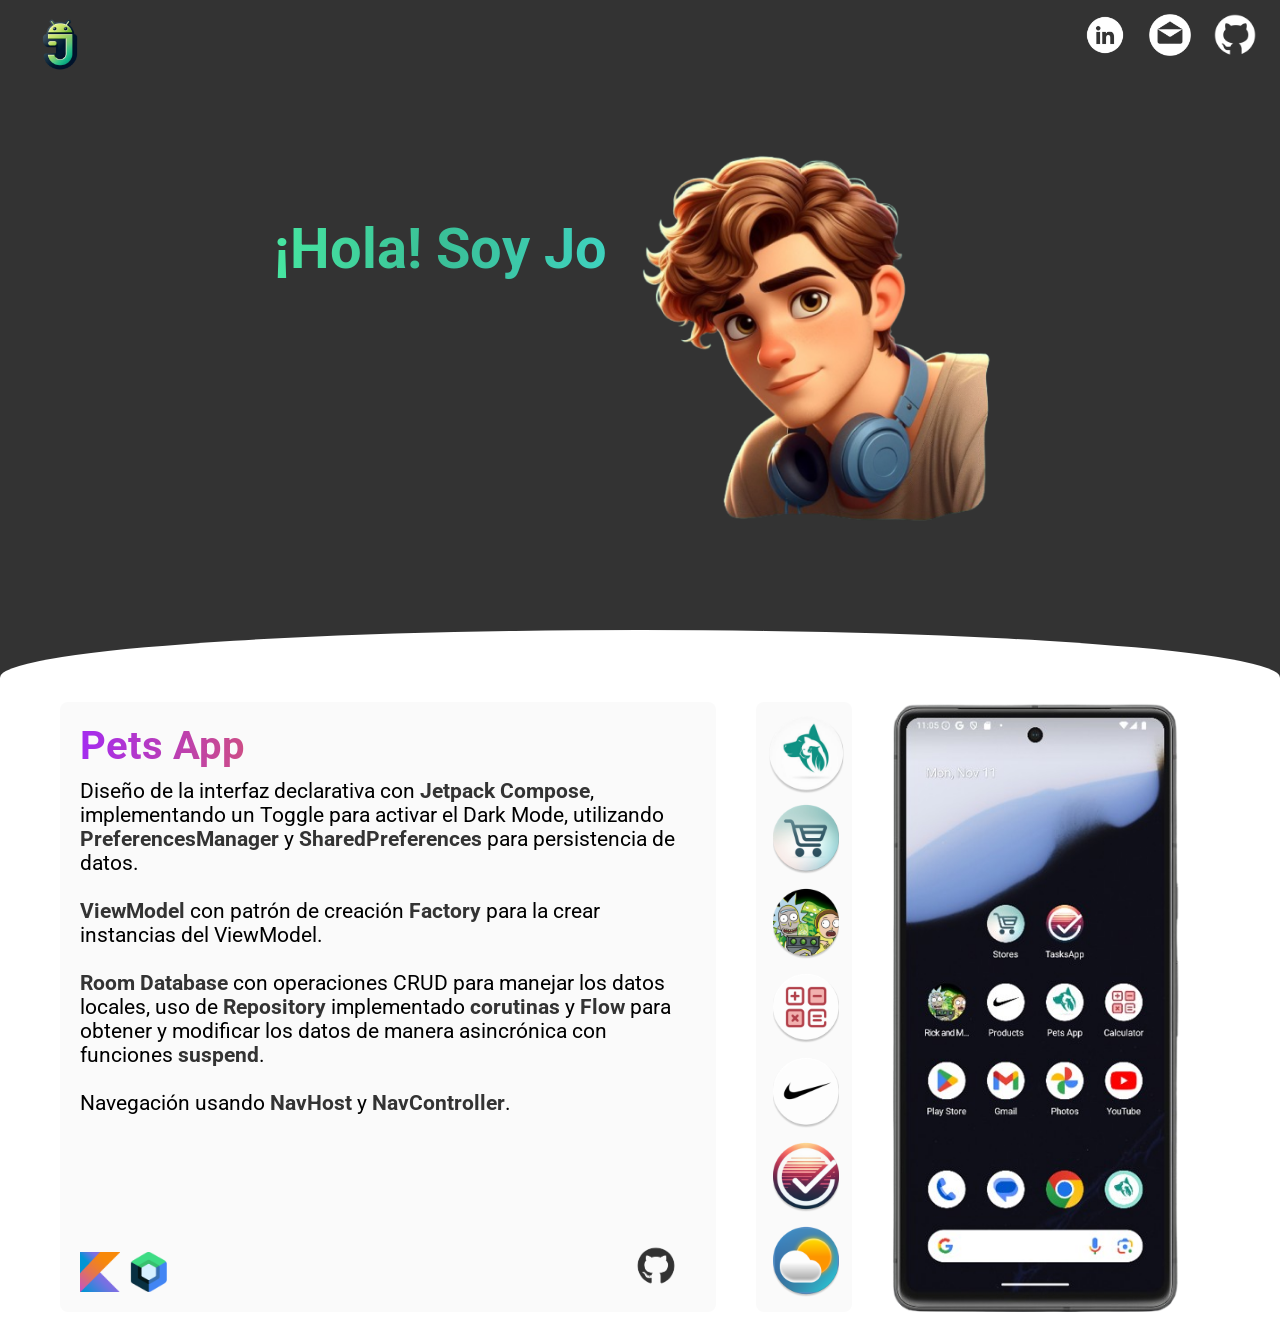
==== index.html @ 46f1dd4e "revisar responsive" ====
<!DOCTYPE html>
<html lang="es">

<head>
    <meta charset="utf-8" />
    <meta name="viewport" content="width=device-width, initial-scale=1" />
    <title>Joel Pérez</title>
    <link rel="stylesheet" href="Style/style.css" />
    <link rel="stylesheet" href="Style/reset.css" />
    <link rel="preconnect" href="https://fonts.googleapis.com" />
    <link rel="preconnect" href="https://fonts.googleapis.com" />
    <link rel="preconnect" href="https://fonts.gstatic.com" crossorigin />
    <link href="https://fonts.googleapis.com/css2?family=Roboto:wght@300;400;500;700&display=swap" rel="stylesheet" />
    <link rel="shortcut icon" href="img/Portfolio-logo.png" type="image/x-icon">
</head>

<body onload="cambiarProyecto('Proyecto 1')">
    <header class="header-bienvenida">

        <div class="derechos-autor">
            <img class="logo-autor" src="img/Portfolio-logo.png" alt="">
        </div>
        <div class="redes-superiores">
            <a href="https://www.linkedin.com/public-profile/settings?trk=d_flagship3_profile_self_view_public_profile"><img src="img/linkedin.png"
                    alt="LinkedIn"></a>
            <a href="mailto:joelperezmartinez01@gmail.com"><img src="img/correo (2).png" alt="Correo"></a>
            <a href="https://github.com/JoelPMrz"><img src="img/GitHub.png" alt="GitHub"></a>

        </div>

        <div class="texto-bienvenida">
            <h1 id="bienvenida-h1">¡Hola! Soy Joel Pérez</h1>
            <p id="bienvenida-p">Estudiante enfocado en tecnologías de desarrollo de aplicaciones nativas o multiplataforma, aprendiendo día a día a mejorar mis habilidades como desarrollador.<br>Buscando una empresa para realizar prácticas y continuar formándome.</p>
        </div>
        <img src="img/Pixar image 1.png" alt="Imagen de Joel Pérez" class="img-bienvenida">
        <div class="curva-inferior"></div>
    </header>


    <main>
        <section class="seccion-proyecto-detalle">
            <div class="contenedor-izquierda">
                <div class="descripcion-proyecto" id="descripcion-proyecto">
                    <h2 data-shadow='dang!'>Título del Proyecto</h2>
                    <p>Descripción breve del proyecto seleccionado.</p>
                    <img id="logo-kotlin" src="img/Logo-Kotlin.png" alt="Logo de tecnología">
                    <img id="logo-tecnologia" src="" alt="Logo de tecnología" style="display:none;">
                    <a href="" id="link-github" target="_blank">
                        <img id="logo-github" src="img/GitHub-Logo.wine.png" alt="Logo de GitHub">
                    </a>
                </div>            
            </div>

            <div class="galeria-proyectos">
                <img src="img/miniPetsApp.png" alt="Proyecto 1" class="miniatura-proyecto"
                    onclick="cambiarProyecto('Proyecto 1')">
                <img src="img/miniStoreApp.png" alt="Proyecto 2" class="miniatura-proyecto"
                    onclick="cambiarProyecto('Proyecto 2')">
                <img src="img/miniRickApp.png" alt="Proyecto 3" class="miniatura-proyecto"
                    onclick="cambiarProyecto('Proyecto 3')">
                <img src="img/miniCalculatorApp.png" alt="Proyecto 4" class="miniatura-proyecto"
                    onclick="cambiarProyecto('Proyecto 4')">
                <img src="img/miniSneakersApp.png" alt="Proyecto 5" class="miniatura-proyecto"
                    onclick="cambiarProyecto('Proyecto 5')">
                <img src="img/miniTaskApp.png" alt="Proyecto 6" class="miniatura-proyecto"
                    onclick="cambiarProyecto('Proyecto 6')">
                <img src="img/MiniProximamenteApp.png" alt="Proyecto 7" class="miniatura-proyecto"
                    onclick="cambiarProyecto('Proyecto 7')">
            </div>

            <div class="imagen-proyecto" id="imagen-proyecto">
                <video id="video-proyecto" autoplay loop muted disablePictureInPicture src="ruta-del-video.mp4"></video>
                <img src="img/pixel7.png" alt="Móvil Fijo" id="movil-fijo">
            </div>
            
        </section>
    </main>

    <script src="scripts.js"></script>
</body>

</html>
---- Style/style.css ----
* {
    font-family: 'Roboto', sans-serif;
}

body {
    background-color: #ffffff;
}

b {
    color: #333333;
}

.header-bienvenida {
    display: flex;
    align-items: center;
    justify-content: center;
    background-color: #333333;
    color: #ffffff;
    padding: 340px;
    position: relative;
    height: 680px;
    overflow: hidden;
    margin-bottom: -28px;
}

#bienvenida-p {
    opacity: 0;
    transition: opacity 0.5s ease-in;
}

.derechos-autor {
    position: absolute;
    top: 5px;
    left: 20px;
    display: flex;
    align-items: center;
    font-weight: 600;
    gap: 4px;
    font-size: 1em;
    color: white;
}

.logo-autor {
    width: 80px;
    height: auto;
}

.redes-superiores {
    position: absolute;
    top: 10px;
    right: 20px;
    display: flex;
    gap: 15px;
}

.redes-superiores img {
    width: 50px;
    height: 50px;
    filter: brightness(0) invert(1);
    cursor: pointer;
    transition: transform 0.2s ease;
}

.redes-superiores img:hover {
    transform: scale(1.1);
}

.texto-bienvenida h1 {
    background: linear-gradient(90deg, #47e6a1, #3abf97, #3fd2be); 
    -webkit-background-clip: text;
    -webkit-text-fill-color: transparent;
    font-size: 3.5em;
    margin-bottom: 10px;
}

.texto-bienvenida p {
    font-size: 1.2em;
    line-height: 1.5;
    margin-top: 5px;
    width: 115%;
    word-wrap: break-word;
}

.img-bienvenida {
    max-width: 400px;
    height: auto;
}

.curva-inferior {
    position: absolute;
    bottom: -50px;
    left: 0;
    width: 100%;
    height: 100px;
    background-color: #ffffff;
    border-radius: 100% / 95%;
}

main {
    background-color: #ffffff;
    padding-top: 30px;
}




.seccion-proyecto-detalle {
    display: flex;
    gap: 40px;
    max-width: 1200px;
    height: 650px;
    margin: 0 auto;
    padding: 20px;
    margin-bottom: 10px;
    align-items: stretch;
    justify-content: center;
}

.contenedor-izquierda {
    width: 70%;
}

.descripcion-proyecto {
    flex: 1;
    padding: 20px;
    background-color: rgba(239, 239, 239, 0.296);
    border-radius: 8px;
    display: flex;
    flex-direction: column;
    box-sizing: border-box;
    height: 100%;
    position: relative;
}

.descripcion-proyecto h2 {
    background: linear-gradient(90deg, #a42bf0,  #f06b2b, #f0942b); 
    -webkit-background-clip: text; 
    -webkit-text-fill-color: transparent;
    font-size: 2.5em;
    font-weight: bold;
}


.descripcion-proyecto p {
    margin-top: 10px;
    font-size: 1.3em;
    color: black;
}

#logo-tecnologia {
    position: absolute;
    bottom: 20px;
    left: 70px;
    width: auto;
    height: 40px;
}

#logo-kotlin {
    position: absolute;
    bottom: 20px;
    left: 20px;
    width: 40px;
    height: auto;
}

#logo-github {
    position: absolute;
    bottom: 20px;
    right: 20px;
    width: 80px;
    height: auto;
    opacity: 0.8;
    transition: width 0.7s ease, opacity 0.7s ease, transform 0.7s ease;
}

#logo-github:hover {
    width: 85px;
    opacity: 1;
    transform: translateY(-5px) scale(1.1);
}

#link-github {
    display: inline-block;
    text-decoration: none;
}


.galeria-proyectos {
    display: grid;
    grid-template-columns: repeat(auto-fill, minmax(60px, 1fr)); 
    grid-auto-rows: minmax(60px, 1fr);
    gap: 12px;
    justify-content: center;
    align-items: center;
    background-color: rgba(239, 239, 239, 0.296);
    padding: 15px;
    border-radius: 8px;
    max-height: 100%; 
    overflow: hidden; 
}

.miniatura-proyecto {
    width: auto;
    height: 100%;
    cursor: pointer;
    margin-left: 2px;
    margin-right: 8px;
    transition: transform 0.2s ease;
    object-fit: cover; 
}

.miniatura-proyecto:hover {
    transform: scale(1.05);  
}

.miniatura-proyecto.activo {
    transform: scale(1.1);  
    filter: blur(0px);
}



.imagen-proyecto {
    width: 35%;
    display: flex;
    align-items: center;
    justify-content: center;
    position: relative;
    background-color: rgba(239, 239, 239, 0);
    border-radius: 8px;
    height: 100%;
    overflow: hidden;
}

#movil-fijo {
    position: absolute;
    top: 0;
    left: 0;
    width: auto;
    height: 100%;
    object-fit: contain;
    z-index: 1;
}

#video-proyecto {
    position: absolute;
    top: 15px;
    left: 14px; 
    width: auto; 
    height: 94%; 
    object-fit: contain;
    border-radius: 10px; 
    z-index: 2; 
}

#descripcion-proyecto h2,
#descripcion-proyecto p {
    opacity: 0;
    transition: opacity 0.5s ease-in-out, transform 0.5s ease-in-out;
    transform: translateY(10px);
}



@media screen and (max-width: 768px) {

    .header-bienvenida {
        flex-direction: column;
        padding: 20px;
        height: 100vh;
        align-items: center;
        justify-content: center;
        margin: 0 auto;
    }

    .texto-bienvenida {
        display: flex;
        flex-direction: column;
        align-items: center;
        justify-content: center;
        margin: 15px;
        text-align: center; 
    }

    .texto-bienvenida h1 {
        font-size: 2.3em; 
    }

    .texto-bienvenida p {
        font-size: 1.1em; 
        width: 100%;
    }
    

    .img-bienvenida {
        max-width: 100%; 
        height: auto;
        margin-top: -10px;
        margin-bottom: 30px;
    }

    .redes-superiores {
        position: static; 
        margin-top: 15px;
        justify-content: center; 
    }

    .redes-superiores img {
        width: 40px; 
        height: 40px;
    }

    .logo-autor {
        width: 60px;
        margin-top: 20px; 
    }


    .seccion-proyecto-detalle {
        flex-direction: column; 
        height: auto; 
        padding: 10px;
    }

    .descripcion-proyecto p {
        margin-bottom: 30px; 
    }

    .descripcion-proyecto {
        width: 100%;
        height: 550px;
        margin-bottom: 0px;
    }

    .galeria-proyectos {
        gap: 4px;
        padding: 15px;
    }

    .miniatura-proyecto {
        width: 90%;
        height: 90%;
        margin-left: 0px;
        margin-right: 0px;
    }
    

    .imagen-proyecto {
        width: 100%;
        height: auto;
        margin-top: 20px; 
    }

    .derechos-autor {
        position: static;
        margin-top: 10px;
        justify-content: center; 
        font-size: 0.9em;
    }
}

@media screen and (max-width: 1100px) {

    .header-bienvenida {
        padding: 20px;
        height: 100vh;
        align-items: center;
        justify-content: center;
        margin: 0 auto;
        text-align: center;
    }

    .texto-bienvenida {
        display: flex;
        flex-direction: column;
        align-items: center;
        justify-content: center;
        margin: 15px;
    }

    .texto-bienvenida h1 {
        font-size: 2.7em; 
    }

    .texto-bienvenida p {
        font-size: 1.3em; 
        width: 100%;
    }

    .img-bienvenida {
        max-width: 45%;
    }

    .redes-superiores {
        justify-content: flex-end;
    }

    .redes-superiores img {
        width: 45px;
        height: 45px;
    }

    .curva-inferior {
        margin-top: 30px;
    }

    .derechos-autor {
        font-size: 1em; 
        margin-top: 0px;
    }
    

    .seccion-proyecto-detalle {
        height: auto;
        gap: 20px;
        width: 100%;
        padding: 10px; 
        margin: 0 auto;
        justify-content: center;
    }

    .contenedor-izquierda {
        height: 600px;
        width: 100%;
    }

    .descripcion-proyecto p {
        margin-bottom: 80px;
        font-size: 0.9em; 
    }

    .descripcion-proyecto h1 {
        font-size: 0.4em;
    }

    .descripcion-proyecto {
        width: 100%;
        margin-bottom: 20px;
    }

    .galeria-proyectos {
        gap: 4px;
        padding: 15px;
    }

    .miniatura-proyecto {
        width: auto;
        height: 80%;

    }
    

    .imagen-proyecto {
        width: 100%;
        height: auto; 
        margin-top: 20px; 
    }

    #movil-fijo {
        width: auto;
        height: 100%;
    }

}
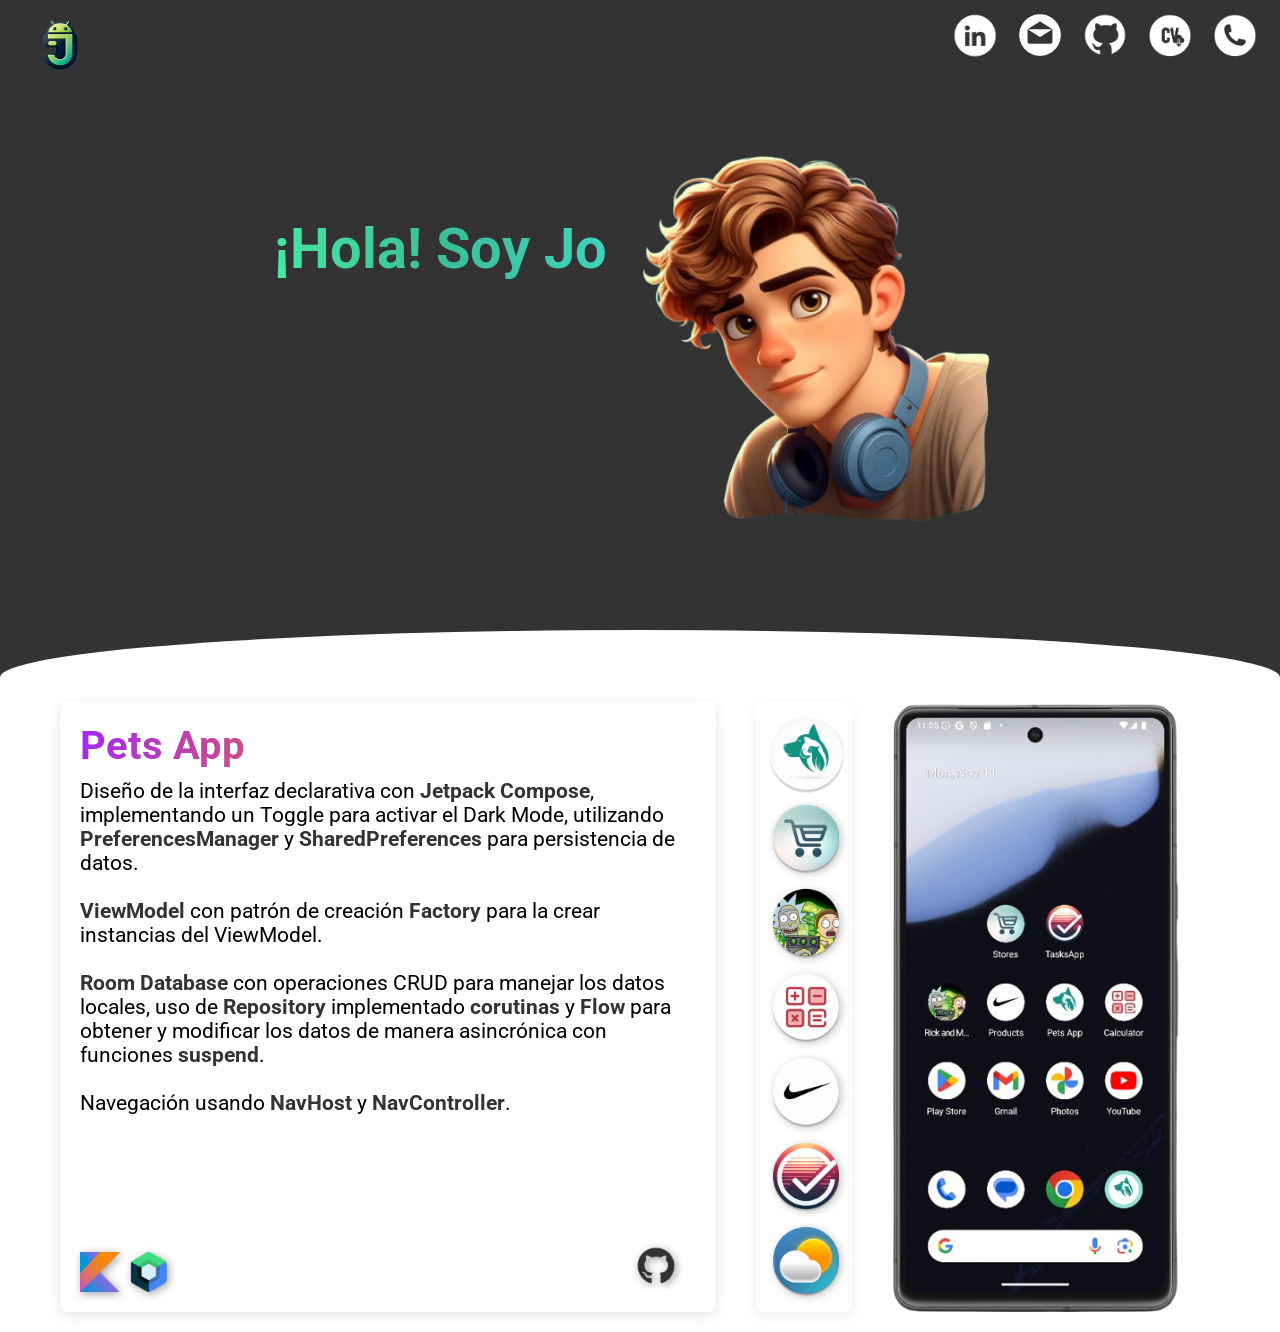
==== commit d3680ca0: "iconos personales" ====
--- a/index.html
+++ b/index.html
@@ -25,6 +25,12 @@
                     alt="LinkedIn"></a>
             <a href="mailto:joelperezmartinez01@gmail.com"><img src="img/correo (2).png" alt="Correo"></a>
             <a href="https://github.com/JoelPMrz"><img src="img/GitHub.png" alt="GitHub"></a>
+            <a href="img/Cv-Joel-Pérez-Martínez.pdf" download>
+                <img src="img/CV-removebg-preview.png" alt="Descargar CV">
+            </a>
+            <a href="tel:+34674155465">
+                <img src="img/Logo-tel.png" alt="Llamar">
+            </a>
 
         </div>
 
--- a/Style/style.css
+++ b/Style/style.css
@@ -56,9 +56,10 @@
 .redes-superiores img {
     width: 50px;
     height: 50px;
-    filter: brightness(0) invert(1);
+    filter: brightness(0) invert(1) ;
     cursor: pointer;
     transition: transform 0.2s ease;
+    
 }
 
 .redes-superiores img:hover {
@@ -117,19 +118,22 @@
 }
 
 .contenedor-izquierda {
-    width: 70%;
+    width: 70%;  
 }
 
 .descripcion-proyecto {
     flex: 1;
     padding: 20px;
-    background-color: rgba(239, 239, 239, 0.296);
+    background-color: rgba(255, 255, 255, 0.296);
     border-radius: 8px;
     display: flex;
     flex-direction: column;
     box-sizing: border-box;
     height: 100%;
     position: relative;
+    backdrop-filter: blur(8px);
+    -webkit-backdrop-filter: blur(8px);
+    box-shadow: 0 4px 14px rgba(126, 126, 126, 0.2);
 }
 
 .descripcion-proyecto h2 {
@@ -153,6 +157,7 @@
     left: 70px;
     width: auto;
     height: 40px;
+    filter: drop-shadow(2px 2px 4px rgba(70, 70, 70, 0.5));
 }
 
 #logo-kotlin {
@@ -161,6 +166,7 @@
     left: 20px;
     width: 40px;
     height: auto;
+    filter: drop-shadow(2px 2px 4px rgba(70, 70, 70, 0.5));
 }
 
 #logo-github {
@@ -171,6 +177,7 @@
     height: auto;
     opacity: 0.8;
     transition: width 0.7s ease, opacity 0.7s ease, transform 0.7s ease;
+    filter: drop-shadow(2px 2px 4px rgba(0, 0, 0, 0.5));
 }
 
 #logo-github:hover {
@@ -192,11 +199,14 @@
     gap: 12px;
     justify-content: center;
     align-items: center;
-    background-color: rgba(239, 239, 239, 0.296);
+    background-color: rgba(255, 255, 255, 0.2);
     padding: 15px;
     border-radius: 8px;
     max-height: 100%; 
-    overflow: hidden; 
+    overflow: hidden;
+    backdrop-filter: blur(8px); 
+    -webkit-backdrop-filter: blur(8px); 
+    box-shadow: 0 4px 14px rgba(176, 176, 176, 0.2);
 }
 
 .miniatura-proyecto {
@@ -207,6 +217,7 @@
     margin-right: 8px;
     transition: transform 0.2s ease;
     object-fit: cover; 
+    filter: drop-shadow(2px 2px 4px rgba(132, 132, 132, 0.5));
 }
 
 .miniatura-proyecto:hover {
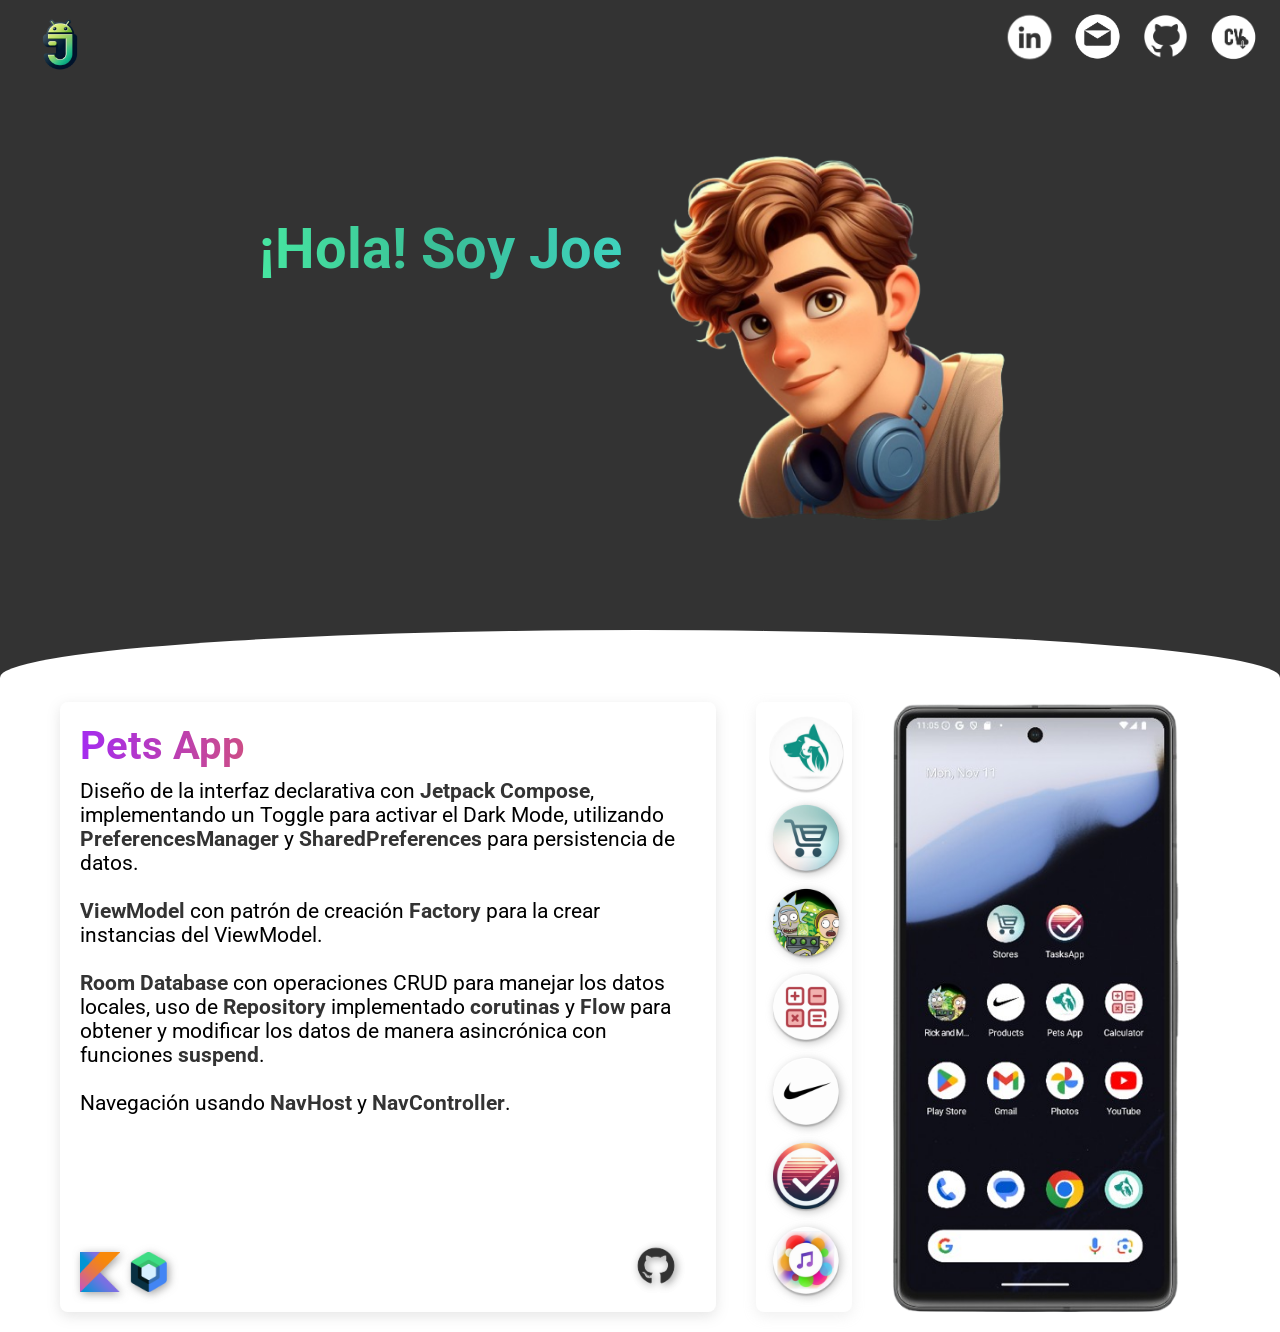
==== commit 6fb64da3: "proyecto MusicApp" ====
--- a/index.html
+++ b/index.html
@@ -28,10 +28,6 @@
             <a href="img/Cv-Joel-Pérez-Martínez.pdf" download>
                 <img src="img/CV-removebg-preview.png" alt="Descargar CV">
             </a>
-            <a href="tel:+34674155465">
-                <img src="img/Logo-tel.png" alt="Llamar">
-            </a>
-
         </div>
 
         <div class="texto-bienvenida">
@@ -70,7 +66,7 @@
                     onclick="cambiarProyecto('Proyecto 5')">
                 <img src="img/miniTaskApp.png" alt="Proyecto 6" class="miniatura-proyecto"
                     onclick="cambiarProyecto('Proyecto 6')">
-                <img src="img/MiniProximamenteApp.png" alt="Proyecto 7" class="miniatura-proyecto"
+                <img src="img/miniMusicApp.png" alt="Proyecto 7" class="miniatura-proyecto"
                     onclick="cambiarProyecto('Proyecto 7')">
             </div>
 
--- a/Style/style.css
+++ b/Style/style.css
@@ -54,12 +54,11 @@
 }
 
 .redes-superiores img {
-    width: 50px;
-    height: 50px;
+    width: 53px;
+    height: 53px;
     filter: brightness(0) invert(1) ;
     cursor: pointer;
     transition: transform 0.2s ease;
-    
 }
 
 .redes-superiores img:hover {
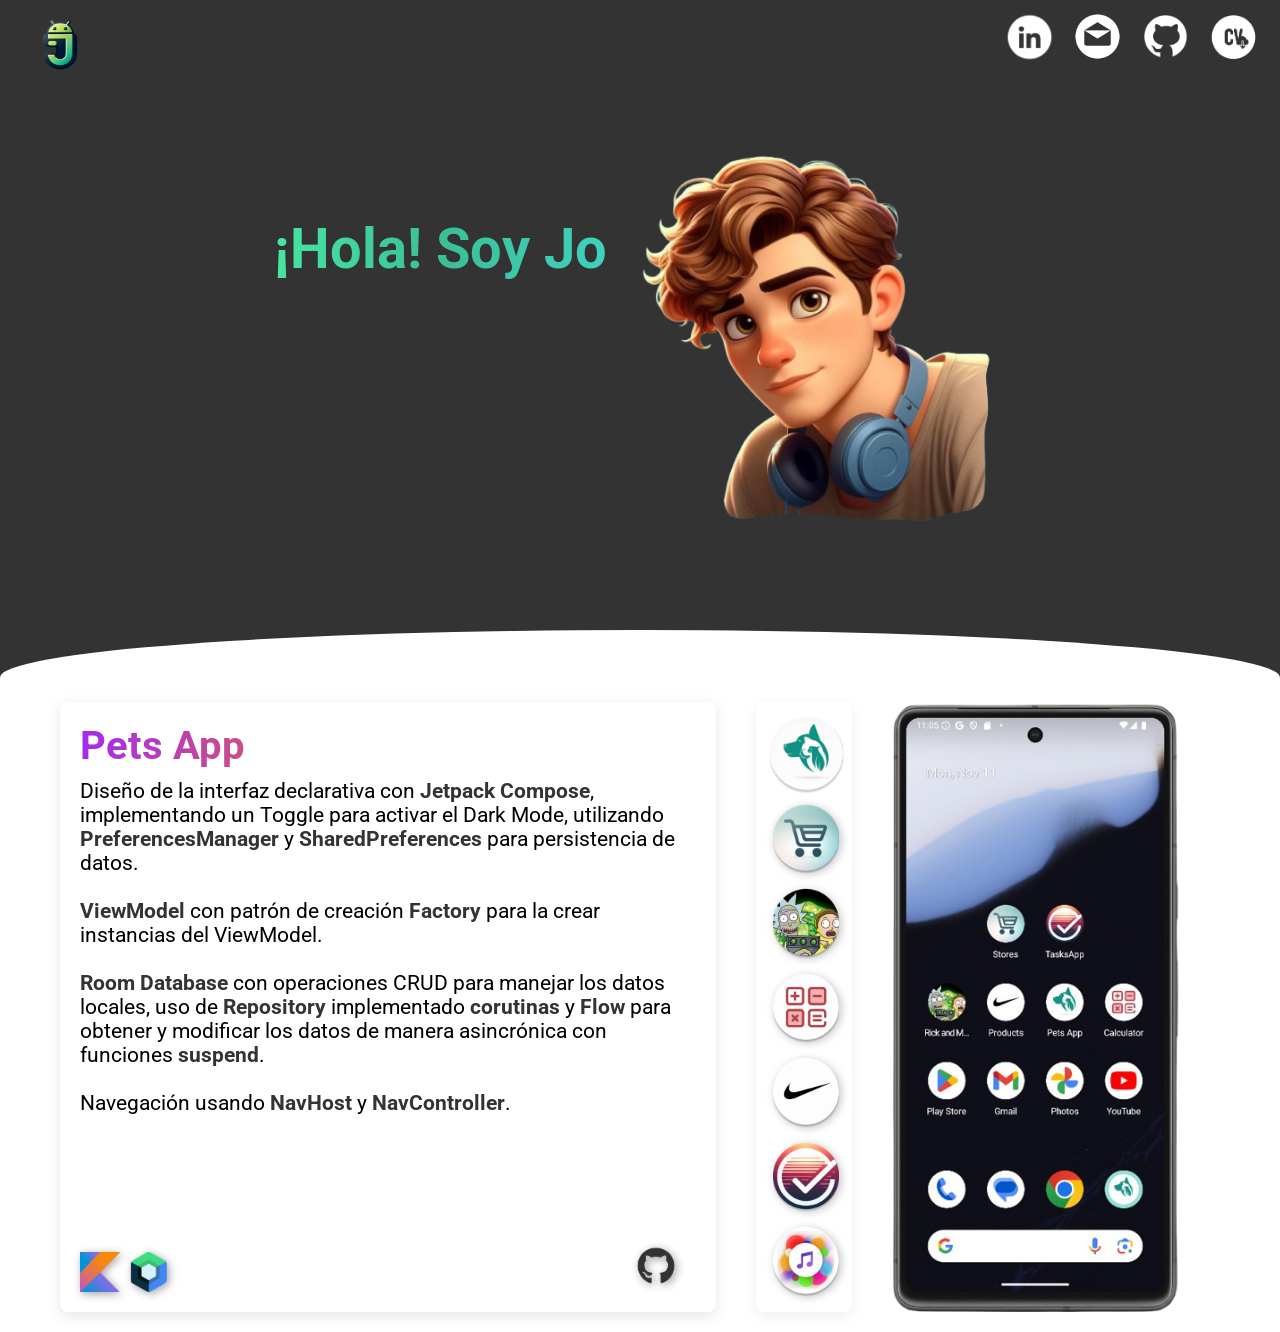
==== commit 86367611: "meta datos" ====
--- a/index.html
+++ b/index.html
@@ -5,13 +5,29 @@
     <meta charset="utf-8" />
     <meta name="viewport" content="width=device-width, initial-scale=1" />
     <title>Joel Pérez</title>
+
+
     <link rel="stylesheet" href="Style/style.css" />
     <link rel="stylesheet" href="Style/reset.css" />
-    <link rel="preconnect" href="https://fonts.googleapis.com" />
+
     <link rel="preconnect" href="https://fonts.googleapis.com" />
     <link rel="preconnect" href="https://fonts.gstatic.com" crossorigin />
     <link href="https://fonts.googleapis.com/css2?family=Roboto:wght@300;400;500;700&display=swap" rel="stylesheet" />
+
     <link rel="shortcut icon" href="img/Portfolio-logo.png" type="image/x-icon">
+
+    <meta property="og:title" content="Joel Pérez" />
+    <meta property="og:description"
+        content="Portafolio personal de Joel Pérez. Descubre mis proyectos y habilidades en desarrollo de aplicaciones móviles." />
+    <meta property="og:image" content="https://joelperez.netlify.app/img/Portfolio-logo.png" />
+    <meta property="og:url" content="https://joelperez.netlify.app" />
+    <meta property="og:type" content="website" />
+
+    <meta name="twitter:card" content="summary" />
+    <meta name="twitter:title" content="Joel Pérez" />
+    <meta name="twitter:description"
+        content="Portafolio personal de Joel Pérez. Descubre mis proyectos y habilidades en desarrollo de aplicaciones móviles." />
+    <meta name="twitter:image" content="https://joelperez.netlify.app/img/Portfolio-logo.png" />
 </head>
 
 <body onload="cambiarProyecto('Proyecto 1')">
@@ -21,8 +37,8 @@
             <img class="logo-autor" src="img/Portfolio-logo.png" alt="">
         </div>
         <div class="redes-superiores">
-            <a href="https://www.linkedin.com/public-profile/settings?trk=d_flagship3_profile_self_view_public_profile"><img src="img/linkedin.png"
-                    alt="LinkedIn"></a>
+            <a href="https://www.linkedin.com/public-profile/settings?trk=d_flagship3_profile_self_view_public_profile"><img
+                    src="img/linkedin.png" alt="LinkedIn"></a>
             <a href="mailto:joelperezmartinez01@gmail.com"><img src="img/correo (2).png" alt="Correo"></a>
             <a href="https://github.com/JoelPMrz"><img src="img/GitHub.png" alt="GitHub"></a>
             <a href="img/Cv-Joel-Pérez-Martínez.pdf" download>
@@ -32,7 +48,9 @@
 
         <div class="texto-bienvenida">
             <h1 id="bienvenida-h1">¡Hola! Soy Joel Pérez</h1>
-            <p id="bienvenida-p">Estudiante enfocado en tecnologías de desarrollo de aplicaciones nativas o multiplataforma, aprendiendo día a día a mejorar mis habilidades como desarrollador.<br>Buscando una empresa para realizar prácticas y continuar formándome.</p>
+            <p id="bienvenida-p">Estudiante enfocado en tecnologías de desarrollo de aplicaciones nativas o
+                multiplataforma, aprendiendo día a día a mejorar mis habilidades como desarrollador.<br>Buscando una
+                empresa para realizar prácticas y continuar formándome.</p>
         </div>
         <img src="img/Pixar image 1.png" alt="Imagen de Joel Pérez" class="img-bienvenida">
         <div class="curva-inferior"></div>
@@ -50,7 +68,7 @@
                     <a href="" id="link-github" target="_blank">
                         <img id="logo-github" src="img/GitHub-Logo.wine.png" alt="Logo de GitHub">
                     </a>
-                </div>            
+                </div>
             </div>
 
             <div class="galeria-proyectos">
@@ -74,7 +92,7 @@
                 <video id="video-proyecto" autoplay loop muted disablePictureInPicture src="ruta-del-video.mp4"></video>
                 <img src="img/pixel7.png" alt="Móvil Fijo" id="movil-fijo">
             </div>
-            
+
         </section>
     </main>
 
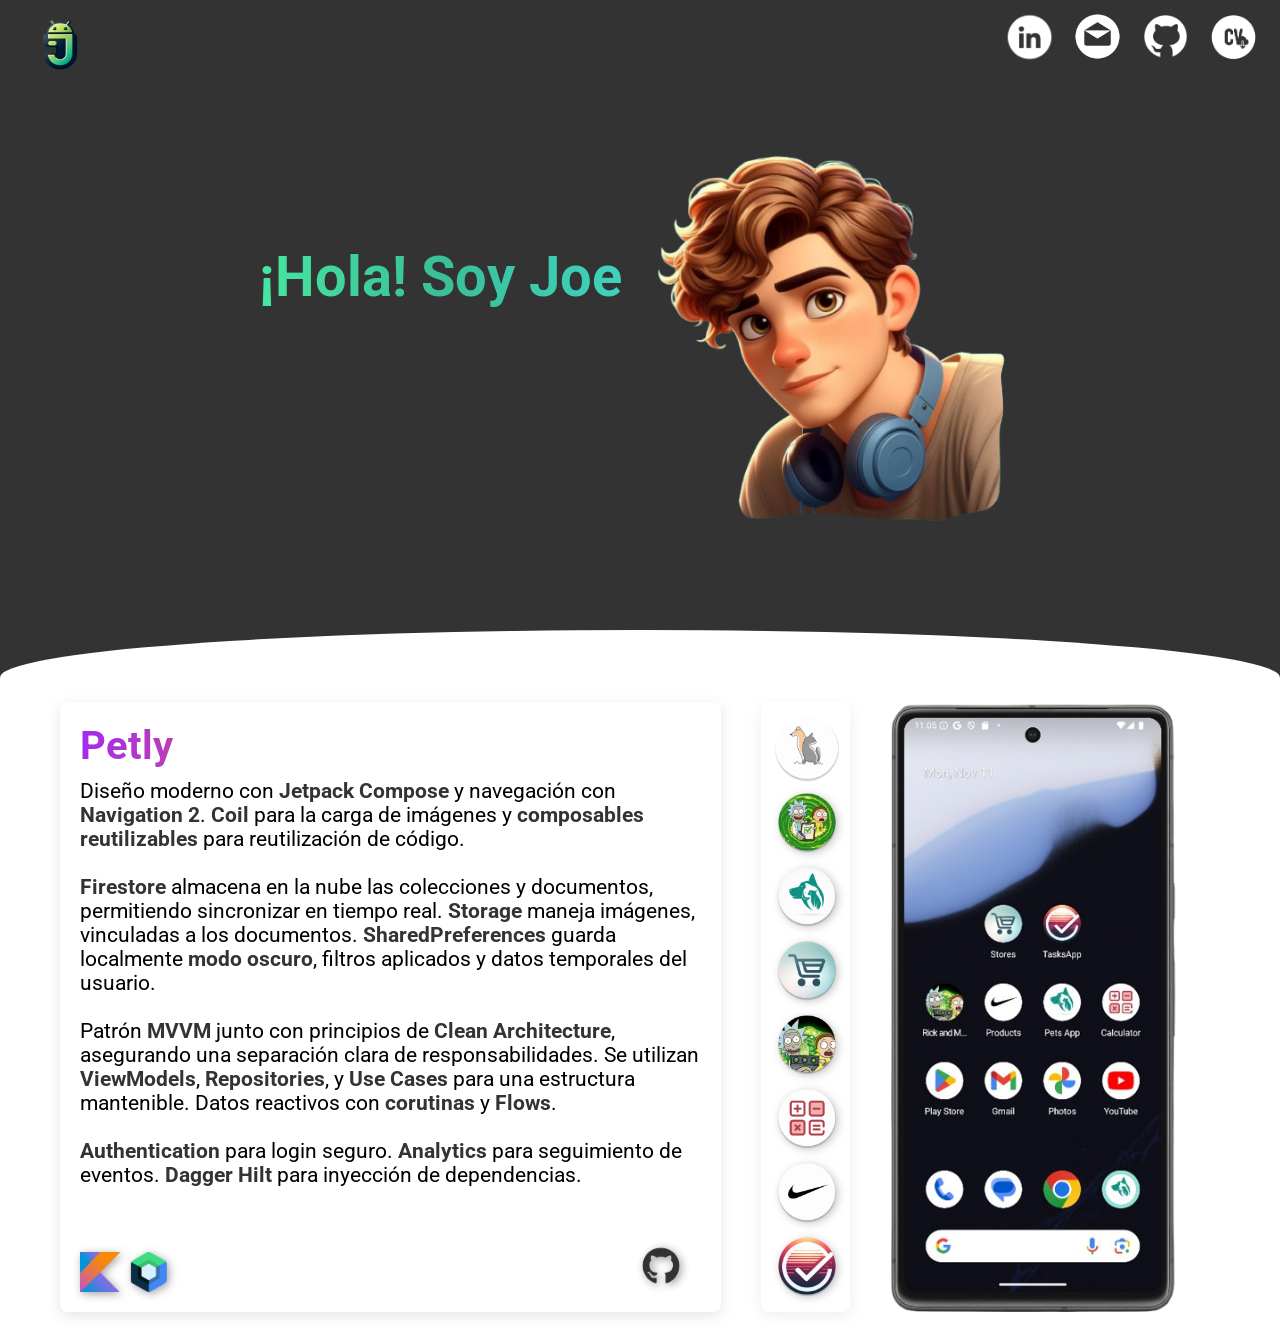
==== commit a8c33d13: "actuazlizacion de proyectos" ====
--- a/index.html
+++ b/index.html
@@ -41,16 +41,14 @@
                     src="img/linkedin.png" alt="LinkedIn"></a>
             <a href="mailto:joelperezmartinez01@gmail.com"><img src="img/correo (2).png" alt="Correo"></a>
             <a href="https://github.com/JoelPMrz"><img src="img/GitHub.png" alt="GitHub"></a>
-            <a href="img/Cv-Joel-Pérez-Martínez.pdf" download>
+            <a href="img/Cv Joel Pérez Martínez.pdf" download>
                 <img src="img/CV-removebg-preview.png" alt="Descargar CV">
             </a>
         </div>
 
         <div class="texto-bienvenida">
             <h1 id="bienvenida-h1">¡Hola! Soy Joel Pérez</h1>
-            <p id="bienvenida-p">Estudiante enfocado en tecnologías de desarrollo de aplicaciones nativas o
-                multiplataforma, aprendiendo día a día a mejorar mis habilidades como desarrollador.<br>Buscando una
-                empresa para realizar prácticas y continuar formándome.</p>
+            <p id="bienvenida-p">Especializado en desarrollo móvil, con un gran enfoque en el ecosistema nativo Android . Motivado por crecer colaborando en buenos proyectos, rodeado de un entorno positivo</p>
         </div>
         <img src="img/Pixar image 1.png" alt="Imagen de Joel Pérez" class="img-bienvenida">
         <div class="curva-inferior"></div>
@@ -72,20 +70,22 @@
             </div>
 
             <div class="galeria-proyectos">
-                <img src="img/miniPetsApp.png" alt="Proyecto 1" class="miniatura-proyecto"
+                <img src="img/miniPetlyApp.webp" alt="Proyecto 1" class="miniatura-proyecto"
                     onclick="cambiarProyecto('Proyecto 1')">
-                <img src="img/miniStoreApp.png" alt="Proyecto 2" class="miniatura-proyecto"
+                    <img src="img/miniRickTaskApp.webp" alt="Proyecto 2" class="miniatura-proyecto"
                     onclick="cambiarProyecto('Proyecto 2')">
-                <img src="img/miniRickApp.png" alt="Proyecto 3" class="miniatura-proyecto"
+                <img src="img/miniPetsApp.png" alt="Proyecto 3" class="miniatura-proyecto"
                     onclick="cambiarProyecto('Proyecto 3')">
-                <img src="img/miniCalculatorApp.png" alt="Proyecto 4" class="miniatura-proyecto"
+                <img src="img/miniStoreApp.png" alt="Proyecto 4" class="miniatura-proyecto"
                     onclick="cambiarProyecto('Proyecto 4')">
-                <img src="img/miniSneakersApp.png" alt="Proyecto 5" class="miniatura-proyecto"
+                <img src="img/miniRickApp.png" alt="Proyecto 5" class="miniatura-proyecto"
                     onclick="cambiarProyecto('Proyecto 5')">
-                <img src="img/miniTaskApp.png" alt="Proyecto 6" class="miniatura-proyecto"
+                <img src="img/miniCalculatorApp.png" alt="Proyecto 6" class="miniatura-proyecto"
                     onclick="cambiarProyecto('Proyecto 6')">
-                <img src="img/miniMusicApp.png" alt="Proyecto 7" class="miniatura-proyecto"
+                <img src="img/miniSneakersApp.png" alt="Proyecto 7" class="miniatura-proyecto"
                     onclick="cambiarProyecto('Proyecto 7')">
+                <img src="img/miniTaskApp.png" alt="Proyecto 8" class="miniatura-proyecto"
+                    onclick="cambiarProyecto('Proyecto 8')">
             </div>
 
             <div class="imagen-proyecto" id="imagen-proyecto">
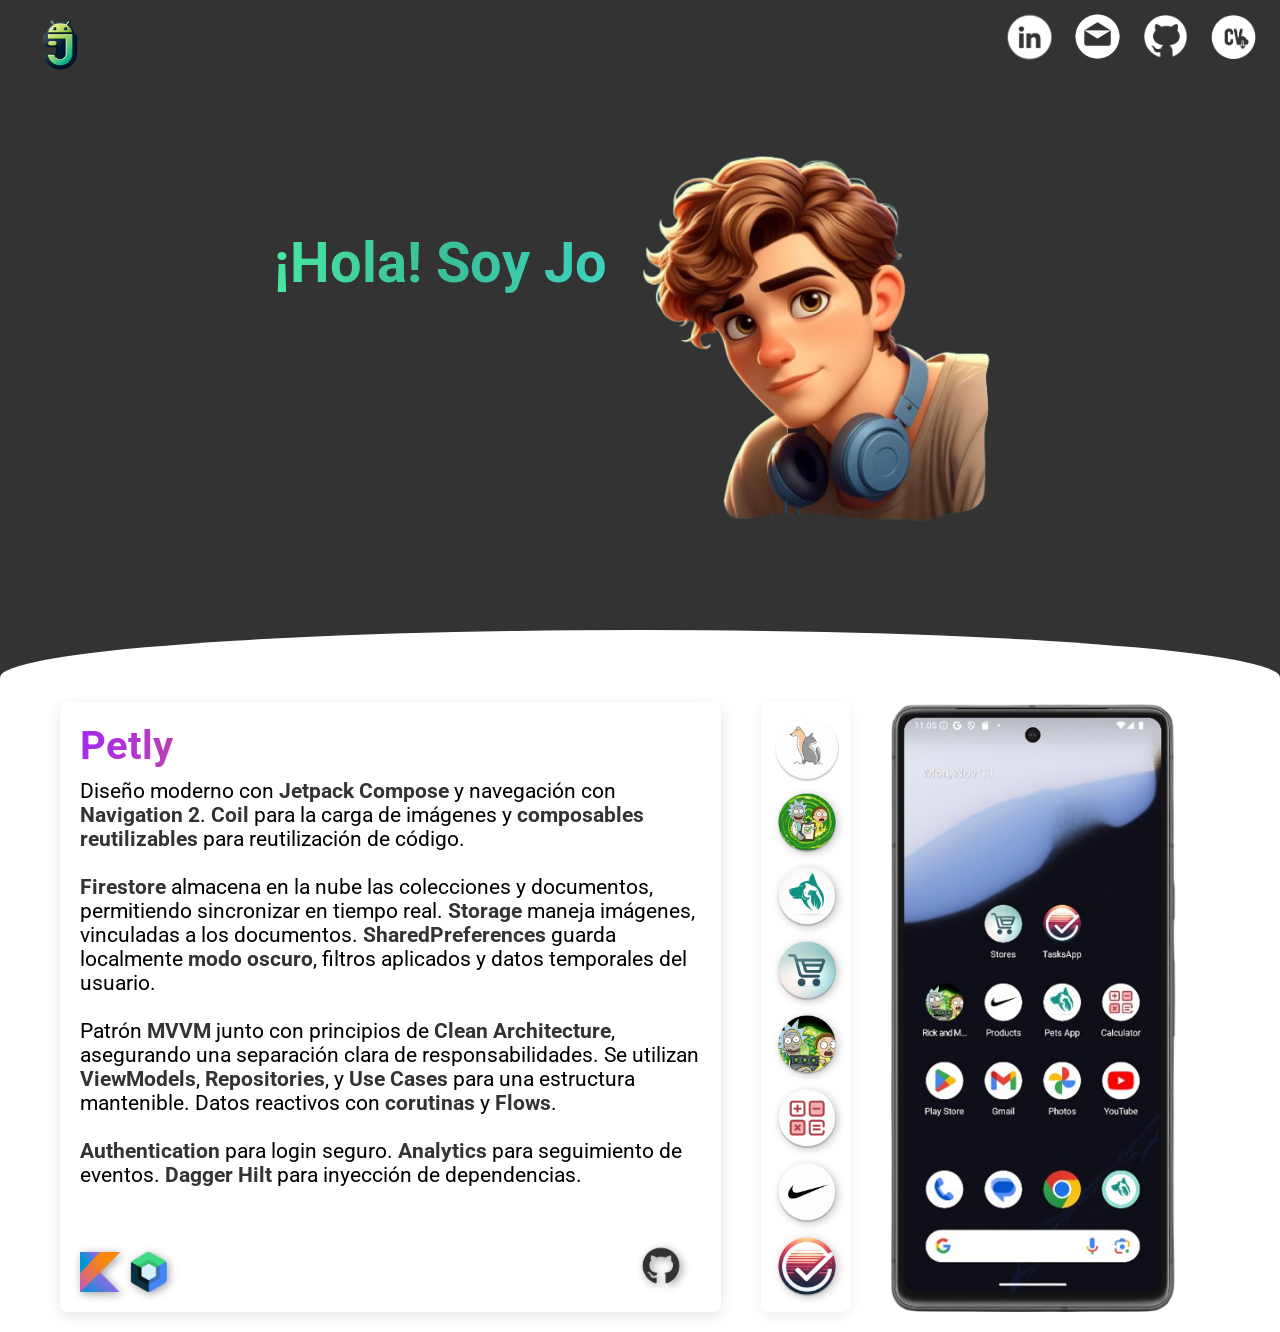
==== commit 04210734: "descarga de Cv actualizado" ====
--- a/index.html
+++ b/index.html
@@ -41,14 +41,14 @@
                     src="img/linkedin.png" alt="LinkedIn"></a>
             <a href="mailto:joelperezmartinez01@gmail.com"><img src="img/correo (2).png" alt="Correo"></a>
             <a href="https://github.com/JoelPMrz"><img src="img/GitHub.png" alt="GitHub"></a>
-            <a href="img/Cv Joel Pérez Martínez.pdf" download>
+            <a href="img/Cv-Joel Pérez Martínez.pdf" download>
                 <img src="img/CV-removebg-preview.png" alt="Descargar CV">
             </a>
         </div>
 
         <div class="texto-bienvenida">
             <h1 id="bienvenida-h1">¡Hola! Soy Joel Pérez</h1>
-            <p id="bienvenida-p">Especializado en desarrollo móvil, con un gran enfoque en el ecosistema nativo Android . Motivado por crecer colaborando en buenos proyectos, rodeado de un entorno positivo</p>
+            <p id="bienvenida-p">Especializado en desarrollo móvil, con un gran enfoque en el ecosistema nativo Android. Motivado por crecer colaborando en buenos proyectos, rodeado de un entorno positivo</p>
         </div>
         <img src="img/Pixar image 1.png" alt="Imagen de Joel Pérez" class="img-bienvenida">
         <div class="curva-inferior"></div>
